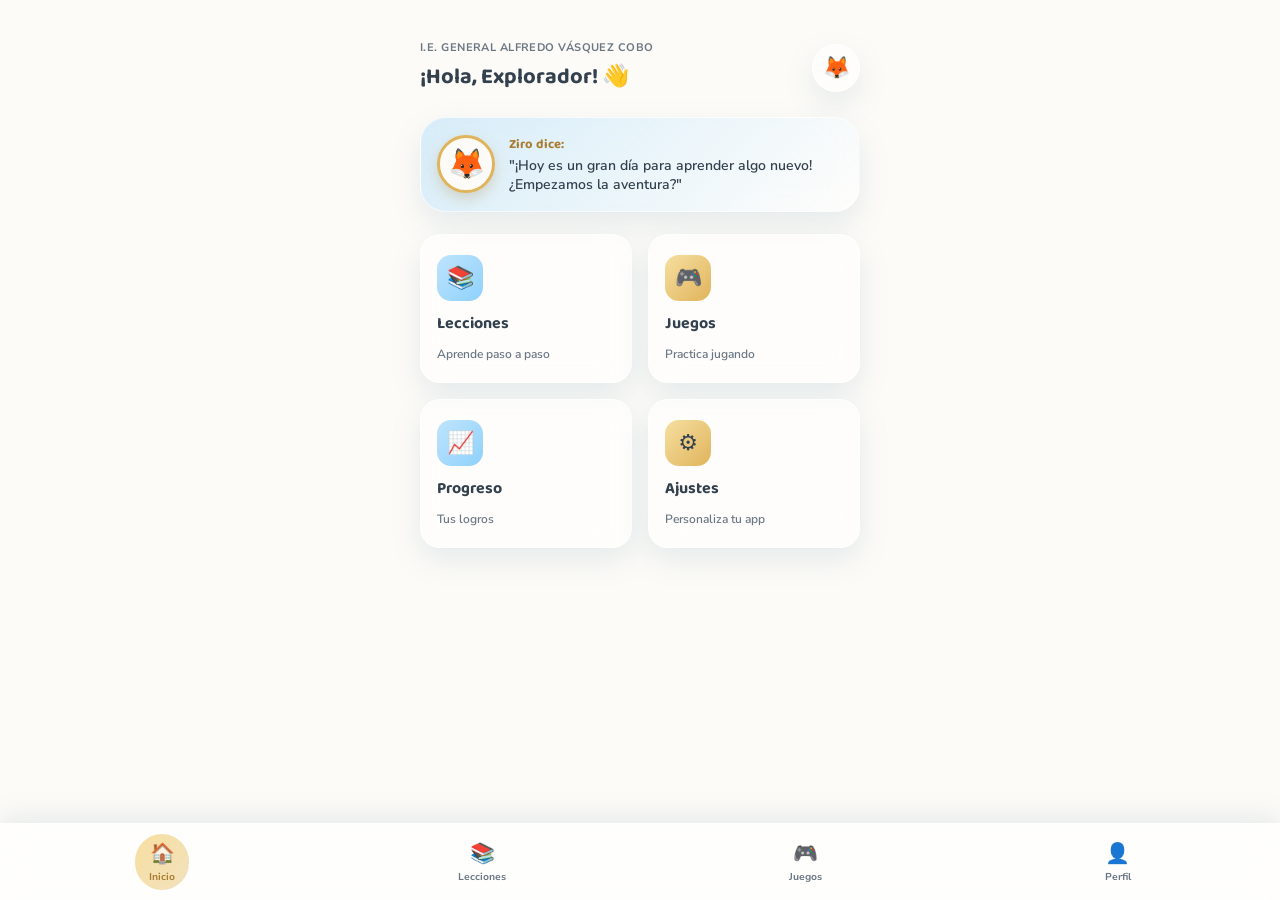
==== dashboard.html @ a0747207 "Mejoras y seccion nueva Se mejora la primera sección agregando un botón que lleva a una sección nuev" ====
<!DOCTYPE html>
<html lang="es">
<head>
  <meta charset="UTF-8">
  <meta name="viewport" content="width=device-width, initial-scale=1.0, maximum-scale=1.0, user-scalable=no, viewport-fit=cover">
  <title>Inicio · I.E. General Alfredo Vásquez Cobo</title>

  <!-- PWA -->
  <link rel="manifest" href="manifest.json">
  <meta name="theme-color" content="#FDFBF7">
  <meta name="apple-mobile-web-app-capable" content="yes">
  <meta name="apple-mobile-web-app-status-bar-style" content="default">
  <link rel="apple-touch-icon" href="icons/icon-192.png">

  <link rel="preconnect" href="https://fonts.googleapis.com">
  <link rel="preconnect" href="https://fonts.gstatic.com" crossorigin>
  <link href="https://fonts.googleapis.com/css2?family=Baloo+2:wght@600;700;800&family=Nunito+Sans:wght@400;600;700&display=swap" rel="stylesheet">

  <link rel="stylesheet" href="dashboard.css">
</head>
<body>

  <!-- Fondo decorativo, coherente con la Splash Screen -->
  <div class="bg-sky" aria-hidden="true"></div>
  <div class="bg-blob bg-blob--gold" aria-hidden="true"></div>
  <div class="bg-blob bg-blob--sky" aria-hidden="true"></div>

  <div class="app">

    <!-- ===== Header ===== -->
    <header class="header">
      <div class="header__text">
        <p class="header__school">I.E. General Alfredo Vásquez Cobo</p>
        <h1 class="header__greeting">¡Hola, Explorador! 👋</h1>
      </div>
      <button class="header__avatar" aria-label="Ver perfil">
        <span>🦊</span>
      </button>
    </header>

    <!-- ===== Zona del guía: Ziro ===== -->
    <section class="guide" aria-label="Mensaje de tu guía Ziro">
      <div class="guide__avatar">
        <span>🦊</span>
      </div>
      <div class="guide__bubble">
        <p class="guide__name">Ziro dice:</p>
        <p class="guide__message">"¡Hoy es un gran día para aprender algo nuevo! ¿Empezamos la aventura?"</p>
      </div>
    </section>

    <!-- ===== Grid de módulos ===== -->
    <section class="modules" aria-label="Módulos principales">

      <a href="#" class="card">
        <span class="card__icon card__icon--blue">📚</span>
        <span class="card__title">Lecciones</span>
        <span class="card__subtitle">Aprende paso a paso</span>
      </a>

      <a href="#" class="card">
        <span class="card__icon card__icon--gold">🎮</span>
        <span class="card__title">Juegos</span>
        <span class="card__subtitle">Practica jugando</span>
      </a>

      <a href="#" class="card">
        <span class="card__icon card__icon--blue">📈</span>
        <span class="card__title">Progreso</span>
        <span class="card__subtitle">Tus logros</span>
      </a>

      <a href="#" class="card">
        <span class="card__icon card__icon--gold">⚙️</span>
        <span class="card__title">Ajustes</span>
        <span class="card__subtitle">Personaliza tu app</span>
      </a>

    </section>

  </div>

  <!-- ===== Bottom Navigation ===== -->
  <nav class="bottom-nav" aria-label="Navegación principal">
    <a href="dashboard.html" class="bottom-nav__item bottom-nav__item--active">
      <span class="bottom-nav__icon">🏠</span>
      <span class="bottom-nav__label">Inicio</span>
    </a>
    <a href="#" class="bottom-nav__item">
      <span class="bottom-nav__icon">📚</span>
      <span class="bottom-nav__label">Lecciones</span>
    </a>
    <a href="#" class="bottom-nav__item">
      <span class="bottom-nav__icon">🎮</span>
      <span class="bottom-nav__label">Juegos</span>
    </a>
    <a href="#" class="bottom-nav__item">
      <span class="bottom-nav__icon">👤</span>
      <span class="bottom-nav__label">Perfil</span>
    </a>
  </nav>

</body>
</html>
---- dashboard.css ----
/* =========================================================
   Tokens
   ========================================================= */
:root {
  --cream: #FDFBF7;
  --sky: #8ED1FC;
  --sky-deep: #4FA8DE;
  --gold-light: #F6DFA0;
  --gold: #E0B45C;
  --gold-deep: #A97C2F;
  --ink: #33404D;
  --ink-soft: #6B7784;

  --glass-bg: rgba(255, 255, 255, 0.55);
  --glass-border: rgba(255, 255, 255, 0.65);
  --glass-shadow: 0 12px 30px rgba(79, 133, 168, 0.14);

  --radius-lg: 26px;
  --radius-md: 20px;
  --radius-pill: 999px;
}

* {
  margin: 0;
  padding: 0;
  box-sizing: border-box;
}

html, body {
  width: 100%;
  min-height: 100vh;
  background: var(--cream);
  font-family: "Nunito Sans", system-ui, sans-serif;
  color: var(--ink);
  overscroll-behavior: none;
  -webkit-tap-highlight-color: transparent;
}

a {
  text-decoration: none;
  color: inherit;
}

button {
  font-family: inherit;
  border: none;
  background: none;
  cursor: pointer;
}

/* =========================================================
   Fondo decorativo
   ========================================================= */
.bg-sky {
  position: fixed;
  inset: 0;
  z-index: -2;
  background: linear-gradient(180deg, #CFE9FB 0%, var(--cream) 38%);
}

.bg-blob {
  position: fixed;
  z-index: -1;
  border-radius: 50%;
  filter: blur(50px);
  opacity: 0.35;
}

.bg-blob--gold {
  width: 220px;
  height: 220px;
  top: -60px;
  right: -60px;
  background: var(--gold-light);
}

.bg-blob--sky {
  width: 260px;
  height: 260px;
  bottom: 10vh;
  left: -90px;
  background: var(--sky);
}

/* =========================================================
   Layout general
   ========================================================= */
.app {
  max-width: 480px;
  margin: 0 auto;
  padding: 24px 20px calc(110px + env(safe-area-inset-bottom));
  display: flex;
  flex-direction: column;
  gap: 22px;
}

/* =========================================================
   Header
   ========================================================= */
.header {
  display: flex;
  align-items: center;
  justify-content: space-between;
  padding-top: env(safe-area-inset-top);
}

.header__school {
  font-size: 11px;
  font-weight: 700;
  letter-spacing: 0.04em;
  text-transform: uppercase;
  color: var(--ink-soft);
  margin-bottom: 4px;
}

.header__greeting {
  font-family: "Baloo 2", sans-serif;
  font-weight: 700;
  font-size: 22px;
  color: var(--ink);
}

.header__avatar {
  width: 48px;
  height: 48px;
  border-radius: 50%;
  display: grid;
  place-items: center;
  font-size: 22px;
  background: var(--glass-bg);
  backdrop-filter: blur(14px);
  -webkit-backdrop-filter: blur(14px);
  border: 1px solid var(--glass-border);
  box-shadow: var(--glass-shadow);
}

/* =========================================================
   Banner del guía: Ziro
   ========================================================= */
.guide {
  display: flex;
  align-items: center;
  gap: 14px;
  padding: 16px;
  border-radius: var(--radius-lg);
  background: linear-gradient(135deg, rgba(142, 209, 252, 0.35), rgba(255, 255, 255, 0.55));
  backdrop-filter: blur(16px);
  -webkit-backdrop-filter: blur(16px);
  border: 1px solid var(--glass-border);
  box-shadow: var(--glass-shadow);
}

.guide__avatar {
  flex-shrink: 0;
  width: 58px;
  height: 58px;
  border-radius: 50%;
  display: grid;
  place-items: center;
  font-size: 30px;
  background: var(--cream);
  border: 3px solid var(--gold);
  box-shadow: 0 6px 14px rgba(169, 124, 47, 0.25);
  animation: guide-bounce 2.6s ease-in-out infinite;
}

.guide__name {
  font-family: "Baloo 2", sans-serif;
  font-weight: 700;
  font-size: 13px;
  color: var(--gold-deep);
  margin-bottom: 2px;
}

.guide__message {
  font-size: 14px;
  font-weight: 600;
  line-height: 1.35;
  color: var(--ink);
}

@keyframes guide-bounce {
  0%, 100% { transform: translateY(0); }
  50% { transform: translateY(-5px); }
}

/* =========================================================
   Grid de módulos
   ========================================================= */
.modules {
  display: grid;
  grid-template-columns: 1fr 1fr;
  gap: 16px;
}

.card {
  display: flex;
  flex-direction: column;
  align-items: flex-start;
  gap: 10px;
  padding: 20px 16px;
  border-radius: var(--radius-md);
  background: var(--glass-bg);
  backdrop-filter: blur(16px);
  -webkit-backdrop-filter: blur(16px);
  border: 1px solid var(--glass-border);
  box-shadow: var(--glass-shadow);
  transition: transform 0.15s ease, box-shadow 0.15s ease, background 0.15s ease;
}

.card:active {
  transform: scale(0.96);
  box-shadow: 0 6px 14px rgba(79, 133, 168, 0.18);
}

.card__icon {
  width: 46px;
  height: 46px;
  border-radius: 14px;
  display: grid;
  place-items: center;
  font-size: 22px;
}

.card__icon--blue {
  background: linear-gradient(135deg, #BFE4FC, var(--sky));
}

.card__icon--gold {
  background: linear-gradient(135deg, var(--gold-light), var(--gold));
}

.card__title {
  font-family: "Baloo 2", sans-serif;
  font-weight: 700;
  font-size: 16px;
  color: var(--ink);
}

.card__subtitle {
  font-size: 12px;
  font-weight: 600;
  color: var(--ink-soft);
}

/* =========================================================
   Bottom Navigation
   ========================================================= */
.bottom-nav {
  position: fixed;
  left: 0;
  right: 0;
  bottom: 0;
  z-index: 10;
  display: flex;
  justify-content: space-around;
  padding: 10px 8px calc(10px + env(safe-area-inset-bottom));
  background: rgba(255, 255, 255, 0.65);
  backdrop-filter: blur(20px);
  -webkit-backdrop-filter: blur(20px);
  border-top: 1px solid var(--glass-border);
  box-shadow: 0 -8px 24px rgba(79, 133, 168, 0.12);
}

.bottom-nav__item {
  display: flex;
  flex-direction: column;
  align-items: center;
  gap: 3px;
  padding: 6px 14px;
  border-radius: var(--radius-pill);
  color: var(--ink-soft);
  transition: color 0.15s ease, background 0.15s ease;
}

.bottom-nav__icon {
  font-size: 20px;
}

.bottom-nav__label {
  font-size: 10px;
  font-weight: 700;
}

.bottom-nav__item--active {
  color: var(--gold-deep);
  background: linear-gradient(135deg, var(--gold-light), rgba(224, 180, 92, 0.4));
}

/* =========================================================
   Responsive: pantallas más anchas (tablet/desktop preview)
   ========================================================= */
@media (min-width: 540px) {
  .app {
    padding-top: 40px;
  }
}
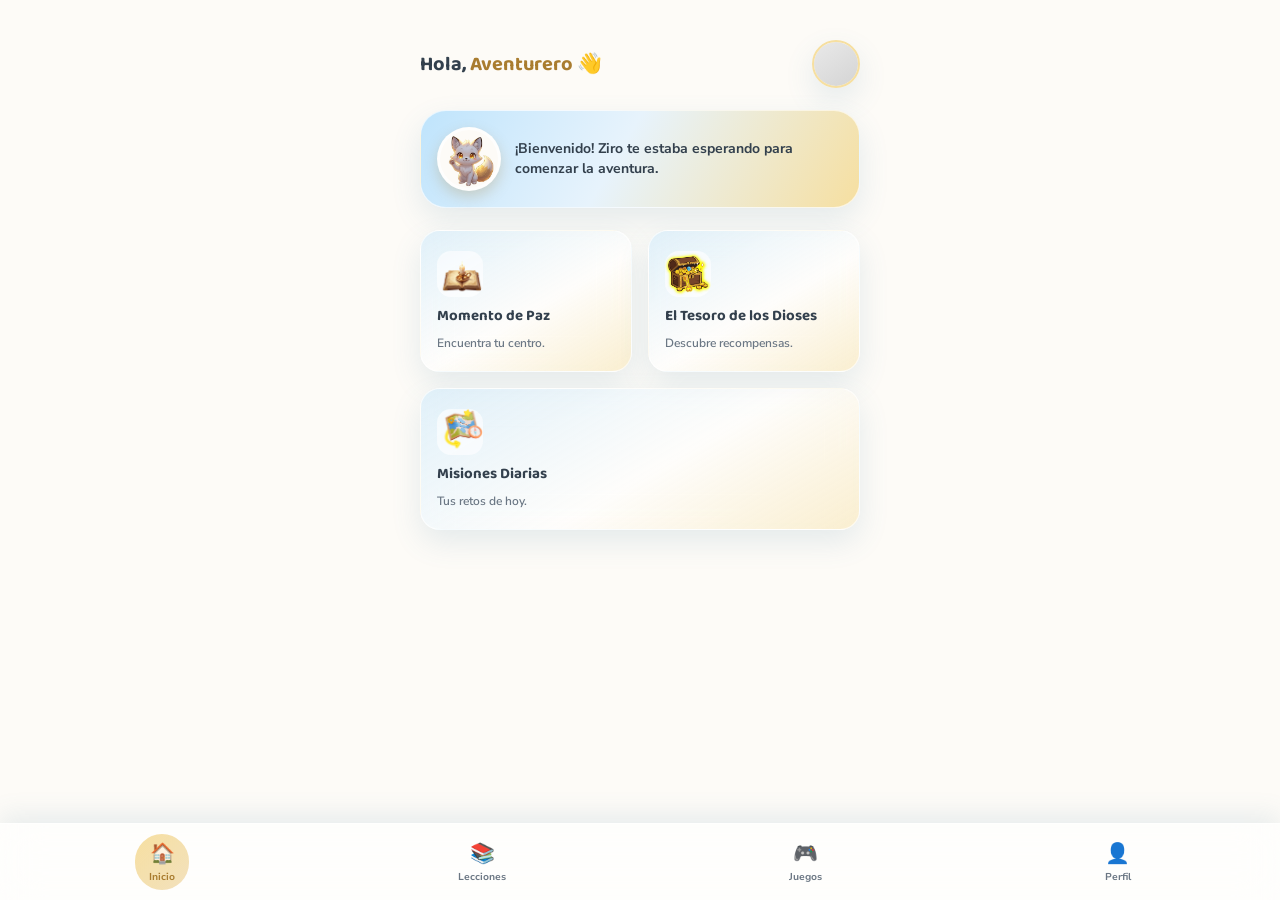
==== commit d38839e1: "Actualización de archivos Se actualiza el dashboard en ambas versiones css y html" ====
--- a/dashboard.html
+++ b/dashboard.html
@@ -29,51 +29,37 @@
 
     <!-- ===== Header ===== -->
     <header class="header">
-      <div class="header__text">
-        <p class="header__school">I.E. General Alfredo Vásquez Cobo</p>
-        <h1 class="header__greeting">¡Hola, Explorador! 👋</h1>
+      <p class="header__greeting">Hola, <span id="userName">Aventurero</span> 👋</p>
+      <div class="header__avatar" aria-label="Foto de perfil">
+        <!-- Placeholder: reemplaza por <img src="assets/img/perfil.png" alt="Foto de perfil"> cuando exista la foto real -->
       </div>
-      <button class="header__avatar" aria-label="Ver perfil">
-        <span>🦊</span>
-      </button>
     </header>
 
     <!-- ===== Zona del guía: Ziro ===== -->
     <section class="guide" aria-label="Mensaje de tu guía Ziro">
-      <div class="guide__avatar">
-        <span>🦊</span>
-      </div>
-      <div class="guide__bubble">
-        <p class="guide__name">Ziro dice:</p>
-        <p class="guide__message">"¡Hoy es un gran día para aprender algo nuevo! ¿Empezamos la aventura?"</p>
-      </div>
+      <img class="guide__avatar" src="assets/img/1000147289.png" alt="Ziro, tu guía zorro">
+      <p class="guide__message">¡Bienvenido! Ziro te estaba esperando para comenzar la aventura.</p>
     </section>
 
     <!-- ===== Grid de módulos ===== -->
     <section class="modules" aria-label="Módulos principales">
 
       <a href="#" class="card">
-        <span class="card__icon card__icon--blue">📚</span>
-        <span class="card__title">Lecciones</span>
-        <span class="card__subtitle">Aprende paso a paso</span>
+        <img class="card__icon" src="assets/img/1000147292.png" alt="Momento de Paz">
+        <span class="card__title">Momento de Paz</span>
+        <span class="card__subtitle">Encuentra tu centro.</span>
       </a>
 
       <a href="#" class="card">
-        <span class="card__icon card__icon--gold">🎮</span>
-        <span class="card__title">Juegos</span>
-        <span class="card__subtitle">Practica jugando</span>
+        <img class="card__icon" src="assets/img/1000147291.png" alt="El Tesoro de los Dioses">
+        <span class="card__title">El Tesoro de los Dioses</span>
+        <span class="card__subtitle">Descubre recompensas.</span>
       </a>
 
       <a href="#" class="card">
-        <span class="card__icon card__icon--blue">📈</span>
-        <span class="card__title">Progreso</span>
-        <span class="card__subtitle">Tus logros</span>
-      </a>
-
-      <a href="#" class="card">
-        <span class="card__icon card__icon--gold">⚙️</span>
-        <span class="card__title">Ajustes</span>
-        <span class="card__subtitle">Personaliza tu app</span>
+        <img class="card__icon" src="assets/img/1000147290.png" alt="Misiones Diarias">
+        <span class="card__title">Misiones Diarias</span>
+        <span class="card__subtitle">Tus retos de hoy.</span>
       </a>
 
     </section>
@@ -100,5 +86,24 @@
     </a>
   </nav>
 
+  <script>
+    (function () {
+      const STORAGE_KEY = "userName";
+      let name = localStorage.getItem(STORAGE_KEY);
+
+      if (!name) {
+        name = prompt("¿Cómo te llamas, aventurero?");
+        if (name && name.trim() !== "") {
+          name = name.trim();
+          localStorage.setItem(STORAGE_KEY, name);
+        } else {
+          name = "Aventurero";
+        }
+      }
+
+      document.getElementById("userName").textContent = name;
+    })();
+  </script>
+
 </body>
 </html>
--- a/dashboard.css
+++ b/dashboard.css
@@ -104,34 +104,34 @@
   padding-top: env(safe-area-inset-top);
 }
 
-.header__school {
-  font-size: 11px;
-  font-weight: 700;
-  letter-spacing: 0.04em;
-  text-transform: uppercase;
-  color: var(--ink-soft);
-  margin-bottom: 4px;
-}
-
 .header__greeting {
   font-family: "Baloo 2", sans-serif;
   font-weight: 700;
-  font-size: 22px;
-  color: var(--ink);
+  font-size: 20px;
+  color: var(--ink);
+}
+
+.header__greeting span {
+  color: var(--gold-deep);
 }
 
 .header__avatar {
   width: 48px;
   height: 48px;
   border-radius: 50%;
-  display: grid;
-  place-items: center;
-  font-size: 22px;
-  background: var(--glass-bg);
-  backdrop-filter: blur(14px);
-  -webkit-backdrop-filter: blur(14px);
-  border: 1px solid var(--glass-border);
+  flex-shrink: 0;
+  background: linear-gradient(145deg, #E9E9E9, #D4D4D4);
+  border: 2px solid var(--gold-light);
   box-shadow: var(--glass-shadow);
+  background-clip: padding-box;
+}
+
+.header__avatar img {
+  width: 100%;
+  height: 100%;
+  border-radius: 50%;
+  object-fit: cover;
+  display: block;
 }
 
 /* =========================================================
@@ -143,7 +143,7 @@
   gap: 14px;
   padding: 16px;
   border-radius: var(--radius-lg);
-  background: linear-gradient(135deg, rgba(142, 209, 252, 0.35), rgba(255, 255, 255, 0.55));
+  background: linear-gradient(120deg, #BFE4FC 0%, #E7F3FC 45%, var(--gold-light) 100%);
   backdrop-filter: blur(16px);
   -webkit-backdrop-filter: blur(16px);
   border: 1px solid var(--glass-border);
@@ -152,30 +152,20 @@
 
 .guide__avatar {
   flex-shrink: 0;
-  width: 58px;
-  height: 58px;
-  border-radius: 50%;
-  display: grid;
-  place-items: center;
-  font-size: 30px;
+  width: 64px;
+  height: 64px;
+  border-radius: 50%;
+  object-fit: cover;
   background: var(--cream);
-  border: 3px solid var(--gold);
+  border: 3px solid rgba(255, 255, 255, 0.8);
   box-shadow: 0 6px 14px rgba(169, 124, 47, 0.25);
   animation: guide-bounce 2.6s ease-in-out infinite;
 }
 
-.guide__name {
-  font-family: "Baloo 2", sans-serif;
-  font-weight: 700;
-  font-size: 13px;
-  color: var(--gold-deep);
-  margin-bottom: 2px;
-}
-
 .guide__message {
   font-size: 14px;
-  font-weight: 600;
-  line-height: 1.35;
+  font-weight: 700;
+  line-height: 1.4;
   color: var(--ink);
 }
 
@@ -200,7 +190,7 @@
   gap: 10px;
   padding: 20px 16px;
   border-radius: var(--radius-md);
-  background: var(--glass-bg);
+  background: linear-gradient(150deg, rgba(191, 228, 252, 0.45) 0%, rgba(255, 255, 255, 0.55) 55%, rgba(246, 223, 160, 0.45) 100%);
   backdrop-filter: blur(16px);
   -webkit-backdrop-filter: blur(16px);
   border: 1px solid var(--glass-border);
@@ -217,23 +207,15 @@
   width: 46px;
   height: 46px;
   border-radius: 14px;
-  display: grid;
-  place-items: center;
-  font-size: 22px;
-}
-
-.card__icon--blue {
-  background: linear-gradient(135deg, #BFE4FC, var(--sky));
-}
-
-.card__icon--gold {
-  background: linear-gradient(135deg, var(--gold-light), var(--gold));
+  object-fit: cover;
+  background: rgba(255, 255, 255, 0.6);
 }
 
 .card__title {
   font-family: "Baloo 2", sans-serif;
   font-weight: 700;
-  font-size: 16px;
+  font-size: 15px;
+  line-height: 1.2;
   color: var(--ink);
 }
 
@@ -241,6 +223,11 @@
   font-size: 12px;
   font-weight: 600;
   color: var(--ink-soft);
+}
+
+/* La tercera tarjeta ocupa el ancho completo para evitar dejar un hueco vacío */
+.card:nth-child(3) {
+  grid-column: 1 / -1;
 }
 
 /* =========================================================
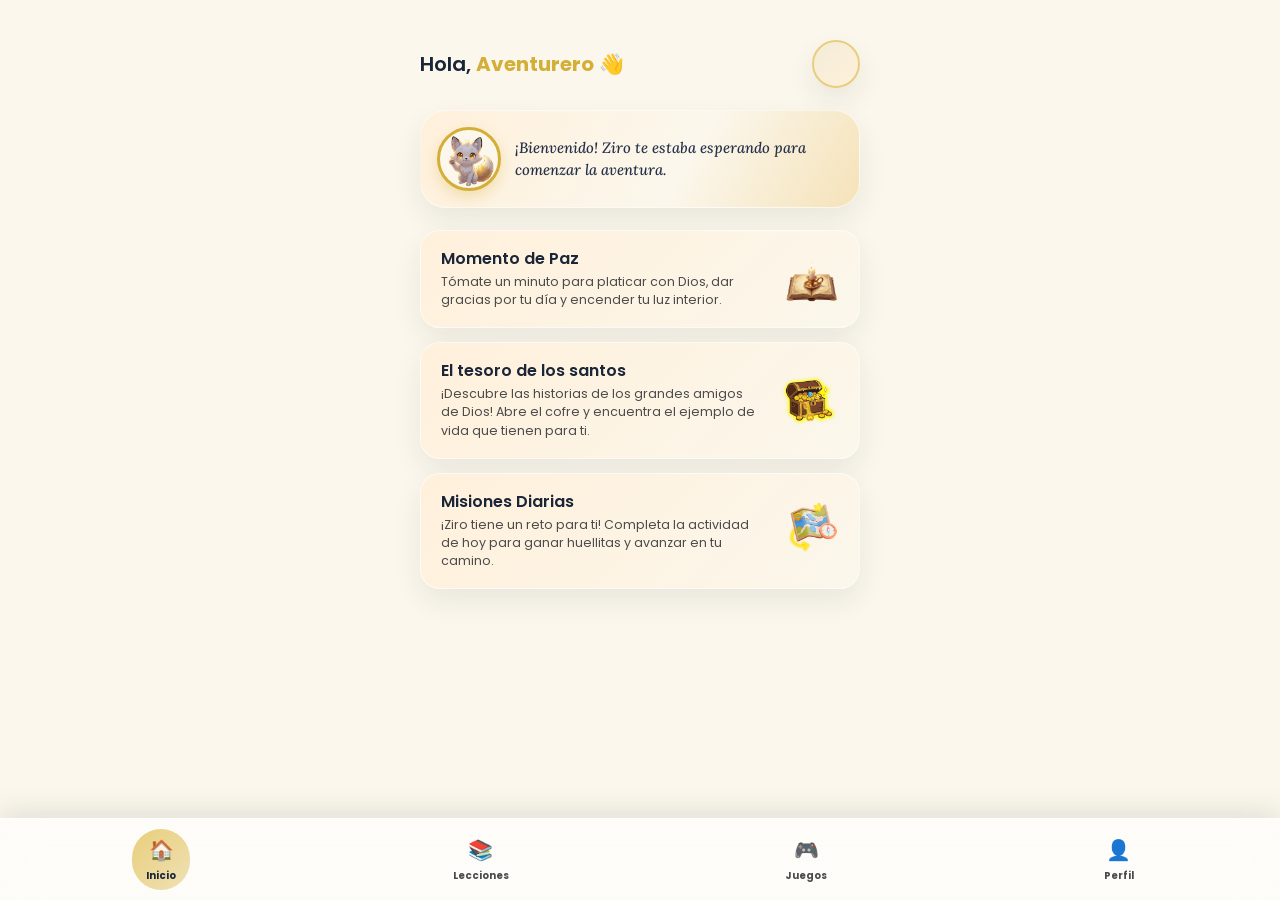
==== commit 4dee228b: "Actualización de archivos Se actualizan archivos nuevamente, con cambios visuales" ====
--- a/dashboard.html
+++ b/dashboard.html
@@ -14,7 +14,7 @@
 
   <link rel="preconnect" href="https://fonts.googleapis.com">
   <link rel="preconnect" href="https://fonts.gstatic.com" crossorigin>
-  <link href="https://fonts.googleapis.com/css2?family=Baloo+2:wght@600;700;800&family=Nunito+Sans:wght@400;600;700&display=swap" rel="stylesheet">
+  <link href="https://fonts.googleapis.com/css2?family=Poppins:wght@400;500;600;700&family=Lora:ital,wght@1,400;1,500&display=swap" rel="stylesheet">
 
   <link rel="stylesheet" href="dashboard.css">
 </head>
@@ -41,25 +41,31 @@
       <p class="guide__message">¡Bienvenido! Ziro te estaba esperando para comenzar la aventura.</p>
     </section>
 
-    <!-- ===== Grid de módulos ===== -->
+    <!-- ===== Listado de módulos ===== -->
     <section class="modules" aria-label="Módulos principales">
 
       <a href="#" class="card">
+        <div class="card__text">
+          <h2 class="card__title">Momento de Paz</h2>
+          <p class="card__desc">Tómate un minuto para platicar con Dios, dar gracias por tu día y encender tu luz interior.</p>
+        </div>
         <img class="card__icon" src="assets/img/1000147292.png" alt="Momento de Paz">
-        <span class="card__title">Momento de Paz</span>
-        <span class="card__subtitle">Encuentra tu centro.</span>
       </a>
 
       <a href="#" class="card">
-        <img class="card__icon" src="assets/img/1000147291.png" alt="El Tesoro de los Dioses">
-        <span class="card__title">El Tesoro de los Dioses</span>
-        <span class="card__subtitle">Descubre recompensas.</span>
+        <div class="card__text">
+          <h2 class="card__title">El tesoro de los santos</h2>
+          <p class="card__desc">¡Descubre las historias de los grandes amigos de Dios! Abre el cofre y encuentra el ejemplo de vida que tienen para ti.</p>
+        </div>
+        <img class="card__icon" src="assets/img/1000147291.png" alt="El tesoro de los santos">
       </a>
 
       <a href="#" class="card">
+        <div class="card__text">
+          <h2 class="card__title">Misiones Diarias</h2>
+          <p class="card__desc">¡Ziro tiene un reto para ti! Completa la actividad de hoy para ganar huellitas y avanzar en tu camino.</p>
+        </div>
         <img class="card__icon" src="assets/img/1000147290.png" alt="Misiones Diarias">
-        <span class="card__title">Misiones Diarias</span>
-        <span class="card__subtitle">Tus retos de hoy.</span>
       </a>
 
     </section>
--- a/dashboard.css
+++ b/dashboard.css
@@ -1,19 +1,22 @@
 /* =========================================================
-   Tokens
+   Tokens — Identidad de marca (valores exactos, no aproximar)
    ========================================================= */
 :root {
-  --cream: #FDFBF7;
-  --sky: #8ED1FC;
-  --sky-deep: #4FA8DE;
-  --gold-light: #F6DFA0;
-  --gold: #E0B45C;
-  --gold-deep: #A97C2F;
-  --ink: #33404D;
-  --ink-soft: #6B7784;
-
-  --glass-bg: rgba(255, 255, 255, 0.55);
-  --glass-border: rgba(255, 255, 255, 0.65);
-  --glass-shadow: 0 12px 30px rgba(79, 133, 168, 0.14);
+  /* Fondos */
+  --bg: #fbf7ec;
+  --surface: #fff0db;
+
+  /* Tipografía / jerarquía */
+  --heading: #1a2538;
+  --subheading: #263149;
+  --text: #4a4a4a;
+
+  /* Acento */
+  --gold: #d4af37;
+  --gold-soft: #e8cd7a;
+
+  --glass-border: rgba(255, 255, 255, 0.6);
+  --glass-shadow: 0 12px 28px rgba(26, 37, 56, 0.08);
 
   --radius-lg: 26px;
   --radius-md: 20px;
@@ -29,9 +32,9 @@
 html, body {
   width: 100%;
   min-height: 100vh;
-  background: var(--cream);
-  font-family: "Nunito Sans", system-ui, sans-serif;
-  color: var(--ink);
+  background: var(--bg);
+  font-family: "Poppins", system-ui, sans-serif;
+  color: var(--text);
   overscroll-behavior: none;
   -webkit-tap-highlight-color: transparent;
 }
@@ -55,7 +58,7 @@
   position: fixed;
   inset: 0;
   z-index: -2;
-  background: linear-gradient(180deg, #CFE9FB 0%, var(--cream) 38%);
+  background: linear-gradient(180deg, #fff8e8 0%, var(--bg) 40%);
 }
 
 .bg-blob {
@@ -63,7 +66,7 @@
   z-index: -1;
   border-radius: 50%;
   filter: blur(50px);
-  opacity: 0.35;
+  opacity: 0.3;
 }
 
 .bg-blob--gold {
@@ -71,7 +74,7 @@
   height: 220px;
   top: -60px;
   right: -60px;
-  background: var(--gold-light);
+  background: var(--gold-soft);
 }
 
 .bg-blob--sky {
@@ -79,7 +82,7 @@
   height: 260px;
   bottom: 10vh;
   left: -90px;
-  background: var(--sky);
+  background: var(--surface);
 }
 
 /* =========================================================
@@ -105,14 +108,15 @@
 }
 
 .header__greeting {
-  font-family: "Baloo 2", sans-serif;
+  font-family: "Poppins", sans-serif;
+  font-weight: 600;
+  font-size: 20px;
+  color: var(--heading);
+}
+
+.header__greeting span {
+  color: var(--gold);
   font-weight: 700;
-  font-size: 20px;
-  color: var(--ink);
-}
-
-.header__greeting span {
-  color: var(--gold-deep);
 }
 
 .header__avatar {
@@ -120,8 +124,8 @@
   height: 48px;
   border-radius: 50%;
   flex-shrink: 0;
-  background: linear-gradient(145deg, #E9E9E9, #D4D4D4);
-  border: 2px solid var(--gold-light);
+  background: linear-gradient(145deg, #f3ecd8, var(--surface));
+  border: 2px solid var(--gold-soft);
   box-shadow: var(--glass-shadow);
   background-clip: padding-box;
 }
@@ -143,9 +147,7 @@
   gap: 14px;
   padding: 16px;
   border-radius: var(--radius-lg);
-  background: linear-gradient(120deg, #BFE4FC 0%, #E7F3FC 45%, var(--gold-light) 100%);
-  backdrop-filter: blur(16px);
-  -webkit-backdrop-filter: blur(16px);
+  background: linear-gradient(120deg, var(--surface) 0%, #fbf7ec 60%, #f5e2b8 100%);
   border: 1px solid var(--glass-border);
   box-shadow: var(--glass-shadow);
 }
@@ -156,17 +158,19 @@
   height: 64px;
   border-radius: 50%;
   object-fit: cover;
-  background: var(--cream);
-  border: 3px solid rgba(255, 255, 255, 0.8);
-  box-shadow: 0 6px 14px rgba(169, 124, 47, 0.25);
+  background: var(--bg);
+  border: 3px solid var(--gold);
+  box-shadow: 0 6px 14px rgba(212, 175, 55, 0.3);
   animation: guide-bounce 2.6s ease-in-out infinite;
 }
 
 .guide__message {
-  font-size: 14px;
-  font-weight: 700;
-  line-height: 1.4;
-  color: var(--ink);
+  font-family: "Lora", serif;
+  font-style: italic;
+  font-weight: 500;
+  font-size: 15px;
+  line-height: 1.45;
+  color: var(--subheading);
 }
 
 @keyframes guide-bounce {
@@ -178,56 +182,57 @@
    Grid de módulos
    ========================================================= */
 .modules {
-  display: grid;
-  grid-template-columns: 1fr 1fr;
+  display: flex;
+  flex-direction: column;
+  gap: 14px;
+}
+
+.card {
+  display: flex;
+  align-items: center;
+  justify-content: space-between;
   gap: 16px;
-}
-
-.card {
-  display: flex;
-  flex-direction: column;
-  align-items: flex-start;
-  gap: 10px;
-  padding: 20px 16px;
+  padding: 18px 20px;
   border-radius: var(--radius-md);
-  background: linear-gradient(150deg, rgba(191, 228, 252, 0.45) 0%, rgba(255, 255, 255, 0.55) 55%, rgba(246, 223, 160, 0.45) 100%);
-  backdrop-filter: blur(16px);
-  -webkit-backdrop-filter: blur(16px);
+  background: linear-gradient(135deg, var(--surface) 0%, var(--bg) 100%);
   border: 1px solid var(--glass-border);
   box-shadow: var(--glass-shadow);
-  transition: transform 0.15s ease, box-shadow 0.15s ease, background 0.15s ease;
+  transition: transform 0.15s ease, box-shadow 0.15s ease;
 }
 
 .card:active {
-  transform: scale(0.96);
-  box-shadow: 0 6px 14px rgba(79, 133, 168, 0.18);
+  transform: scale(0.98);
+  box-shadow: 0 6px 14px rgba(26, 37, 56, 0.1);
+}
+
+.card__text {
+  display: flex;
+  flex-direction: column;
+  gap: 4px;
+  min-width: 0;
+}
+
+.card__title {
+  font-family: "Poppins", sans-serif;
+  font-weight: 600;
+  font-size: 16px;
+  line-height: 1.25;
+  color: var(--heading);
+}
+
+.card__desc {
+  font-family: "Poppins", sans-serif;
+  font-weight: 400;
+  font-size: 12.5px;
+  line-height: 1.45;
+  color: var(--text);
 }
 
 .card__icon {
-  width: 46px;
-  height: 46px;
-  border-radius: 14px;
-  object-fit: cover;
-  background: rgba(255, 255, 255, 0.6);
-}
-
-.card__title {
-  font-family: "Baloo 2", sans-serif;
-  font-weight: 700;
-  font-size: 15px;
-  line-height: 1.2;
-  color: var(--ink);
-}
-
-.card__subtitle {
-  font-size: 12px;
-  font-weight: 600;
-  color: var(--ink-soft);
-}
-
-/* La tercera tarjeta ocupa el ancho completo para evitar dejar un hueco vacío */
-.card:nth-child(3) {
-  grid-column: 1 / -1;
+  flex-shrink: 0;
+  width: 60px;
+  height: 60px;
+  object-fit: contain;
 }
 
 /* =========================================================
@@ -246,7 +251,7 @@
   backdrop-filter: blur(20px);
   -webkit-backdrop-filter: blur(20px);
   border-top: 1px solid var(--glass-border);
-  box-shadow: 0 -8px 24px rgba(79, 133, 168, 0.12);
+  box-shadow: 0 -8px 24px rgba(26, 37, 56, 0.1);
 }
 
 .bottom-nav__item {
@@ -256,7 +261,7 @@
   gap: 3px;
   padding: 6px 14px;
   border-radius: var(--radius-pill);
-  color: var(--ink-soft);
+  color: var(--text);
   transition: color 0.15s ease, background 0.15s ease;
 }
 
@@ -270,8 +275,8 @@
 }
 
 .bottom-nav__item--active {
-  color: var(--gold-deep);
-  background: linear-gradient(135deg, var(--gold-light), rgba(224, 180, 92, 0.4));
+  color: var(--heading);
+  background: linear-gradient(135deg, var(--gold-soft), rgba(212, 175, 55, 0.35));
 }
 
 /* =========================================================
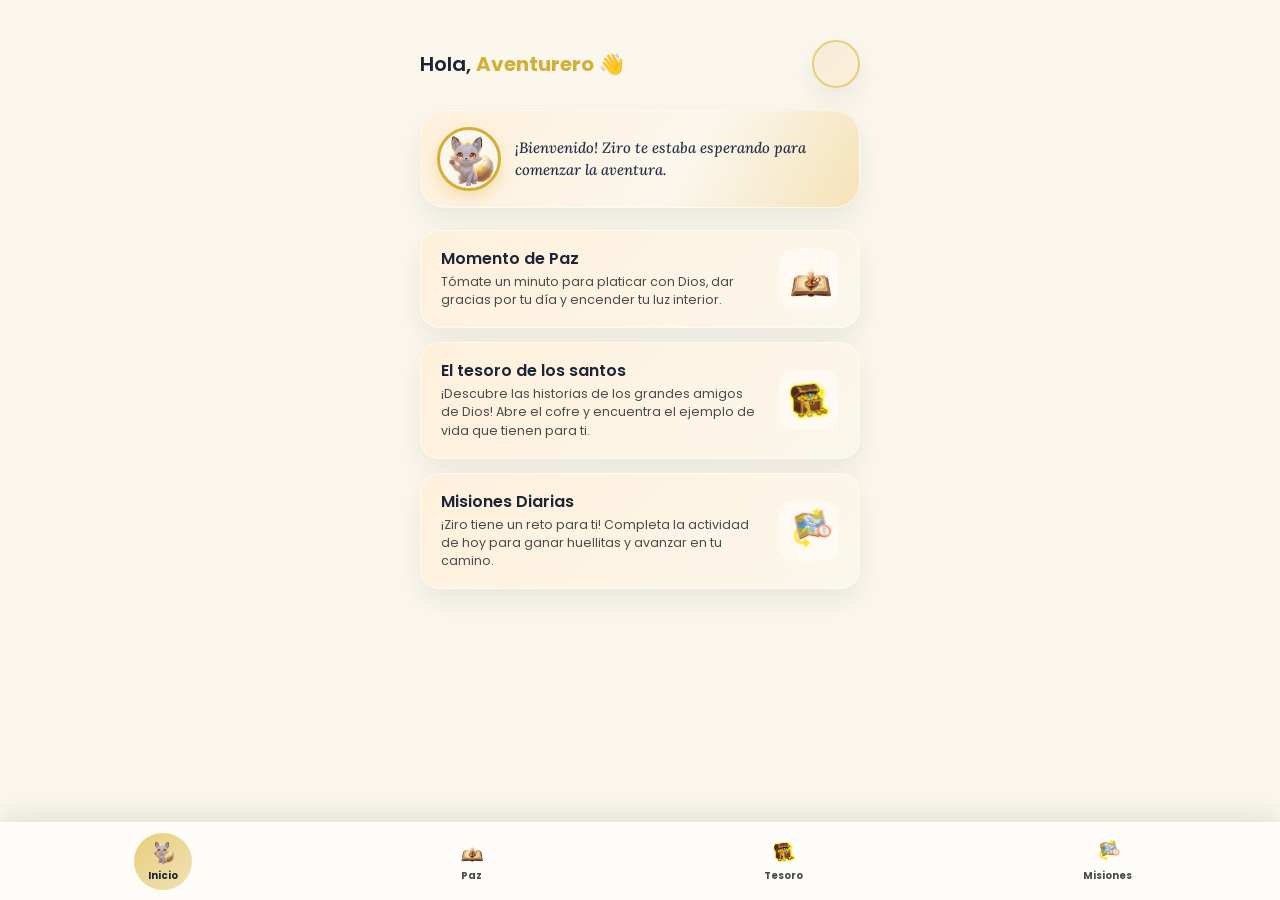
==== commit 48e6760e: "fix:Dashboard alineacion de iconos, descripciones completas y nav con PNGs" ====
--- a/dashboard.html
+++ b/dashboard.html
@@ -49,7 +49,9 @@
           <h2 class="card__title">Momento de Paz</h2>
           <p class="card__desc">Tómate un minuto para platicar con Dios, dar gracias por tu día y encender tu luz interior.</p>
         </div>
-        <img class="card__icon" src="assets/img/1000147292.png" alt="Momento de Paz">
+        <div class="card__icon-box">
+          <img class="card__icon" src="assets/img/1000147292.png" alt="Momento de Paz">
+        </div>
       </a>
 
       <a href="#" class="card">
@@ -57,7 +59,9 @@
           <h2 class="card__title">El tesoro de los santos</h2>
           <p class="card__desc">¡Descubre las historias de los grandes amigos de Dios! Abre el cofre y encuentra el ejemplo de vida que tienen para ti.</p>
         </div>
-        <img class="card__icon" src="assets/img/1000147291.png" alt="El tesoro de los santos">
+        <div class="card__icon-box">
+          <img class="card__icon" src="assets/img/1000147291.png" alt="El tesoro de los santos">
+        </div>
       </a>
 
       <a href="#" class="card">
@@ -65,7 +69,9 @@
           <h2 class="card__title">Misiones Diarias</h2>
           <p class="card__desc">¡Ziro tiene un reto para ti! Completa la actividad de hoy para ganar huellitas y avanzar en tu camino.</p>
         </div>
-        <img class="card__icon" src="assets/img/1000147290.png" alt="Misiones Diarias">
+        <div class="card__icon-box">
+          <img class="card__icon" src="assets/img/1000147290.png" alt="Misiones Diarias">
+        </div>
       </a>
 
     </section>
@@ -75,20 +81,20 @@
   <!-- ===== Bottom Navigation ===== -->
   <nav class="bottom-nav" aria-label="Navegación principal">
     <a href="dashboard.html" class="bottom-nav__item bottom-nav__item--active">
-      <span class="bottom-nav__icon">🏠</span>
+      <img class="bottom-nav__icon" src="assets/img/1000147289.png" alt="">
       <span class="bottom-nav__label">Inicio</span>
     </a>
     <a href="#" class="bottom-nav__item">
-      <span class="bottom-nav__icon">📚</span>
-      <span class="bottom-nav__label">Lecciones</span>
+      <img class="bottom-nav__icon" src="assets/img/1000147292.png" alt="">
+      <span class="bottom-nav__label">Paz</span>
     </a>
     <a href="#" class="bottom-nav__item">
-      <span class="bottom-nav__icon">🎮</span>
-      <span class="bottom-nav__label">Juegos</span>
+      <img class="bottom-nav__icon" src="assets/img/1000147291.png" alt="">
+      <span class="bottom-nav__label">Tesoro</span>
     </a>
-    <a href="#" class="bottom-nav__item">
-      <span class="bottom-nav__icon">👤</span>
-      <span class="bottom-nav__label">Perfil</span>
+    <a href="misiones.html" class="bottom-nav__item">
+      <img class="bottom-nav__icon" src="assets/img/1000147290.png" alt="">
+      <span class="bottom-nav__label">Misiones</span>
     </a>
   </nav>
 
--- a/dashboard.css
+++ b/dashboard.css
@@ -228,11 +228,22 @@
   color: var(--text);
 }
 
-.card__icon {
+.card__icon-box {
   flex-shrink: 0;
   width: 60px;
   height: 60px;
+  display: flex;
+  justify-content: center;
+  align-items: center;
+  background: rgba(255, 255, 255, 0.4);
+  border-radius: 14px;
+}
+
+.card__icon {
+  max-width: 80%;
+  max-height: 80%;
   object-fit: contain;
+  margin: auto;
 }
 
 /* =========================================================
@@ -266,7 +277,9 @@
 }
 
 .bottom-nav__icon {
-  font-size: 20px;
+  width: 26px;
+  height: 26px;
+  object-fit: contain;
 }
 
 .bottom-nav__label {
